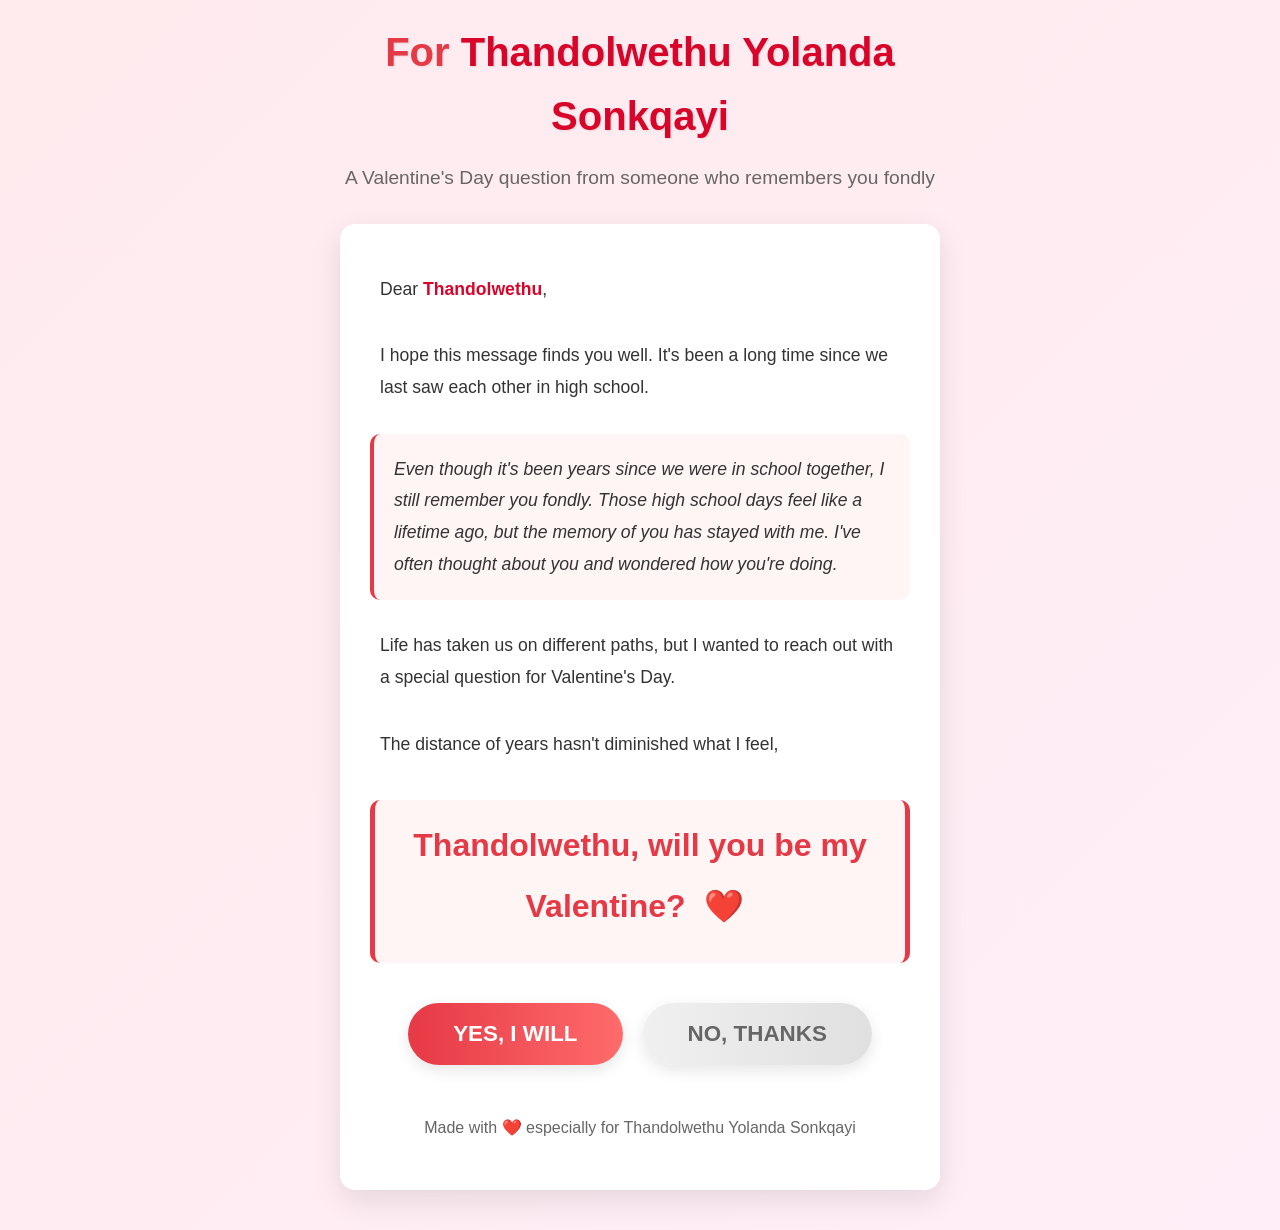
==== index.html @ 88d698b3 "Valetine" ====
<!DOCTYPE html>
<html lang="en">
<head>
    <meta charset="UTF-8">
    <meta name="viewport" content="width=device-width, initial-scale=1.0">
    <title>For Thandolwethu Yolanda Sonkqayi</title>
    <style>
        * {
            margin: 0;
            padding: 0;
            box-sizing: border-box;
        }
        
        body {
            font-family: 'Arial', sans-serif;
            background: linear-gradient(135deg, #ffebee 0%, #ffeef7 100%);
            min-height: 100vh;
            display: flex;
            justify-content: center;
            align-items: center;
            padding: 20px;
            line-height: 1.6;
        }
        
        .container {
            max-width: 600px;
            width: 100%;
            text-align: center;
        }
        
        h1 {
            color: #e63946;
            margin-bottom: 15px;
            font-size: 2.5rem;
            text-shadow: 1px 1px 2px rgba(0,0,0,0.1);
        }
        
        .special-name {
            color: #d90429;
            font-weight: bold;
        }
        
        .subtitle {
            color: #666;
            margin-bottom: 30px;
            font-size: 1.2rem;
        }
        
        .card {
            background: white;
            border-radius: 15px;
            padding: 40px 30px;
            box-shadow: 0 10px 30px rgba(0, 0, 0, 0.1);
            margin-bottom: 20px;
        }
        
        .message {
            font-size: 1.1rem;
            line-height: 1.8;
            color: #333;
            margin-bottom: 30px;
            text-align: left;
        }
        
        .message p {
            margin-bottom: 15px;
            padding: 10px;
        }
        
        .memory {
            background: #fff5f5;
            padding: 20px;
            border-radius: 10px;
            border-left: 4px solid #e63946;
            margin: 20px 0;
            font-style: italic;
        }
        
        .question {
            font-size: 2rem;
            color: #e63946;
            margin: 30px 0;
            font-weight: bold;
            padding: 20px;
            background: #fff5f5;
            border-radius: 10px;
            border-left: 5px solid #e63946;
            border-right: 5px solid #e63946;
        }
        
        .buttons {
            display: flex;
            justify-content: center;
            gap: 20px;
            margin: 40px 0;
            flex-wrap: wrap;
        }
        
        .btn {
            padding: 18px 45px;
            font-size: 1.4rem;
            border: none;
            border-radius: 50px;
            cursor: pointer;
            font-weight: bold;
            transition: all 0.3s ease;
            min-width: 150px;
            box-shadow: 0 5px 15px rgba(0, 0, 0, 0.1);
        }
        
        .yes {
            background: linear-gradient(to right, #e63946, #ff6b6b);
            color: white;
        }
        
        .yes:hover {
            background: linear-gradient(to right, #d90429, #e63946);
            transform: translateY(-3px);
            box-shadow: 0 8px 20px rgba(230, 57, 70, 0.3);
        }
        
        .no {
            background: linear-gradient(to right, #f0f0f0, #e0e0e0);
            color: #666;
            position: relative;
        }
        
        .no:hover {
            background: linear-gradient(to right, #e0e0e0, #d0d0d0);
        }
        
        .result {
            margin-top: 20px;
            padding: 25px;
            border-radius: 10px;
            display: none;
            font-size: 1.2rem;
            line-height: 1.8;
        }
        
        .yes-result {
            background: #d4edda;
            color: #155724;
            border: 2px solid #c3e6cb;
        }
        
        .no-result {
            background: #f8d7da;
            color: #721c24;
            border: 2px solid #f5c6cb;
        }
        
        .result h3 {
            margin-bottom: 15px;
            font-size: 1.8rem;
        }
        
        .heart {
            color: #e63946;
            font-size: 2rem;
            margin: 10px;
            display: inline-block;
            animation: pulse 1.5s infinite;
        }
        
        @keyframes pulse {
            0% { transform: scale(1); }
            50% { transform: scale(1.2); }
            100% { transform: scale(1); }
        }
        
        footer {
            margin-top: 20px;
            color: #666;
            font-size: 1rem;
            padding: 10px;
        }
        
        footer span {
            color: #e63946;
        }
        
        /* Floating hearts for celebration */
        .floating-heart {
            position: fixed;
            font-size: 24px;
            z-index: 1000;
            pointer-events: none;
            opacity: 0;
        }
        
        @media (max-width: 600px) {
            h1 {
                font-size: 2rem;
            }
            
            .subtitle {
                font-size: 1rem;
            }
            
            .question {
                font-size: 1.5rem;
                padding: 15px;
            }
            
            .btn {
                padding: 15px 35px;
                font-size: 1.2rem;
                min-width: 130px;
            }
            
            .buttons {
                flex-direction: column;
                align-items: center;
                gap: 15px;
            }
            
            .card {
                padding: 30px 20px;
            }
            
            .result {
                padding: 20px;
                font-size: 1.1rem;
            }
        }
    </style>
</head>
<body>
    <div class="container">
        <h1>For <span class="special-name">Thandolwethu Yolanda Sonkqayi</span></h1>
        <p class="subtitle">A Valentine's Day question from someone who remembers you fondly</p>
        
        <div class="card">
            <div class="message">
                <p>Dear <span class="special-name">Thandolwethu</span>,</p>
                
                <p>I hope this message finds you well. It's been a long time since we last saw each other in high school.</p>
                
                <div class="memory">
                    Even though it's been years since we were in school together, I still remember you fondly. Those high school days feel like a lifetime ago, but the memory of you has stayed with me. I've often thought about you and wondered how you're doing.
                </div>
                
                <p>Life has taken us on different paths, but I wanted to reach out with a special question for Valentine's Day.</p>
                
                <p>The distance of years hasn't diminished what I feel,</p>
            </div>
            
            <div class="question">
                Thandolwethu, will you be my Valentine?
                <div class="heart">❤️</div>
            </div>
            
            <div class="buttons">
                <button class="btn yes" id="yesBtn">YES, I WILL</button>
                <button class="btn no" id="noBtn">NO, THANKS</button>
            </div>
            
           <div class="result yes-result" id="yesResult">
    <h3>🎉 YOU SAID YES! 🎉</h3>
    <p>Thandolwethu, you've made me so incredibly happy! Even though we haven't seen each other since high school, this means a lot me.</p>
  
    <p>I pray and hope that one day, we'll get to celebrate Valentine's Day together in person.</p>
</div>

<div class="result no-result" id="noResult">
    <h3>💔 Thank You For Your Honesty</h3>
    <p>I understand, Thandolwethu. After all these years, I accept your decision. Thank you for being honest with me.</p>
    <p>I hope you have a wonderful Valentine's Day. I'll always remember you fondly from our high school days, and I pray that one day we might get to celebrate together.</p>
</div>
        <footer>
            Made with <span>❤️</span> especially for Thandolwethu Yolanda Sonkqayi
        </footer>
    </div>

    <script>
        // Get all elements
        const yesBtn = document.getElementById('yesBtn');
        const noBtn = document.getElementById('noBtn');
        const yesResult = document.getElementById('yesResult');
        const noResult = document.getElementById('noResult');
        
        // Track NO button attempts
        let noAttempts = 0;
        const noMessages = [
            "Are you sure, Thandolwethu?",
            "Maybe think about it?",
            "Give me a chance!",
            "Pretty please?",
            "You're breaking my heart!",
            "Try again!",
            "I'm not giving up!",
            "One more try?"
        ];
        
        // YES button click
        yesBtn.addEventListener('click', function() {
            // Hide both results first
            yesResult.style.display = 'none';
            noResult.style.display = 'none';
            
            // Show YES result
            yesResult.style.display = 'block';
            
            // Disable buttons
            yesBtn.disabled = true;
            noBtn.disabled = true;
            
            // Change button text
            yesBtn.textContent = "YES! ❤️";
            yesBtn.style.background = "linear-gradient(to right, #2ecc71, #27ae60)";
            
            // Add celebration effect
            document.body.style.background = "linear-gradient(135deg, #ffebee 0%, #d4edda 100%)";
            
            // Create floating hearts
            createFloatingHearts();
            
            // Play celebration sound
            playCelebrationSound();
        });
        
        // NO button mouseover - makes it run away
        noBtn.addEventListener('mouseover', function() {
            // Calculate random position within window
            const maxX = window.innerWidth - this.offsetWidth - 20;
            const maxY = window.innerHeight - this.offsetHeight - 20;
            const x = Math.floor(Math.random() * maxX);
            const y = Math.floor(Math.random() * maxY);
            
            // Move button to random position
            this.style.position = 'fixed';
            this.style.left = `${x}px`;
            this.style.top = `${y}px`;
            this.style.zIndex = '1000';
            
            // Change button text after first few attempts
            if (noAttempts < noMessages.length) {
                this.textContent = noMessages[noAttempts];
            }
            
            noAttempts++;
            
            // If clicked too many times, show message
            if (noAttempts >= 5) {
                alert("You're really determined to say no, Thandolwethu! 😅 Please give me a chance!");
            }
        });
        
        // NO button click (if somehow clicked)
        noBtn.addEventListener('click', function() {
            // Hide both results first
            yesResult.style.display = 'none';
            noResult.style.display = 'none';
            
            // Show NO result
            noResult.style.display = 'block';
            
            // Reset button position
            this.style.position = '';
            this.style.left = '';
            this.style.top = '';
            
            // Disable buttons
            yesBtn.disabled = true;
            noBtn.disabled = true;
            
            // Change NO button text
            this.textContent = "NO (Answered)";
            this.style.background = "linear-gradient(to right, #95a5a6, #7f8c8d)";
            
            // Reset attempts
            noAttempts = 0;
        });
        
        // Create floating hearts for celebration
        function createFloatingHearts() {
            const heartTypes = ['❤️', '💖', '💕', '💗', '💓', '💘', '💝'];
            
            for (let i = 0; i < 25; i++) {
                setTimeout(() => {
                    const heart = document.createElement('div');
                    heart.className = 'floating-heart';
                    heart.innerHTML = heartTypes[Math.floor(Math.random() * heartTypes.length)];
                    heart.style.fontSize = Math.random() * 30 + 20 + 'px';
                    heart.style.left = Math.random() * 100 + 'vw';
                    heart.style.top = '100vh';
                    heart.style.color = getRandomHeartColor();
                    
                    document.body.appendChild(heart);
                    
                    // Animate heart floating up
                    const duration = Math.random() * 3 + 2;
                    const animation = heart.animate([
                        { 
                            transform: 'translateY(0) rotate(0deg)', 
                            opacity: 0.8 
                        },
                        { 
                            transform: `translateY(-100vh) rotate(${Math.random() * 360}deg)`, 
                            opacity: 0 
                        }
                    ], {
                        duration: duration * 1000,
                        easing: 'cubic-bezier(0.215, 0.610, 0.355, 1)'
                    });
                    
                    // Remove heart after animation
                    animation.onfinish = () => {
                        heart.remove();
                    };
                }, i * 150);
            }
        }
        
        // Get random heart color
        function getRandomHeartColor() {
            const colors = ['#e63946', '#ff6b6b', '#ff8fab', '#ffb3c6', '#9d4edd'];
            return colors[Math.floor(Math.random() * colors.length)];
        }
        
        // Play celebration sound
        function playCelebrationSound() {
            try {
                // Create a simple celebration sound
                const audioContext = new (window.AudioContext || window.webkitAudioContext)();
                const oscillator = audioContext.createOscillator();
                const gainNode = audioContext.createGain();
                
                oscillator.connect(gainNode);
                gainNode.connect(audioContext.destination);
                
                // Play a happy melody
                const now = audioContext.currentTime;
                
                oscillator.frequency.setValueAtTime(523.25, now); // C5
                oscillator.frequency.setValueAtTime(659.25, now + 0.1); // E5
                oscillator.frequency.setValueAtTime(783.99, now + 0.2); // G5
                
                gainNode.gain.setValueAtTime(0.3, now);
                gainNode.gain.exponentialRampToValueAtTime(0.01, now + 0.5);
                
                oscillator.start(now);
                oscillator.stop(now + 0.5);
            } catch (e) {
                // Sound not supported, continue silently
                console.log("Audio not supported");
            }
        }
        
        // Make sure the page is visible and centered on load
        window.addEventListener('load', function() {
            document.body.style.opacity = '1';
            document.body.style.transition = 'opacity 0.5s ease';
        });
    </script>
</body>
</html>
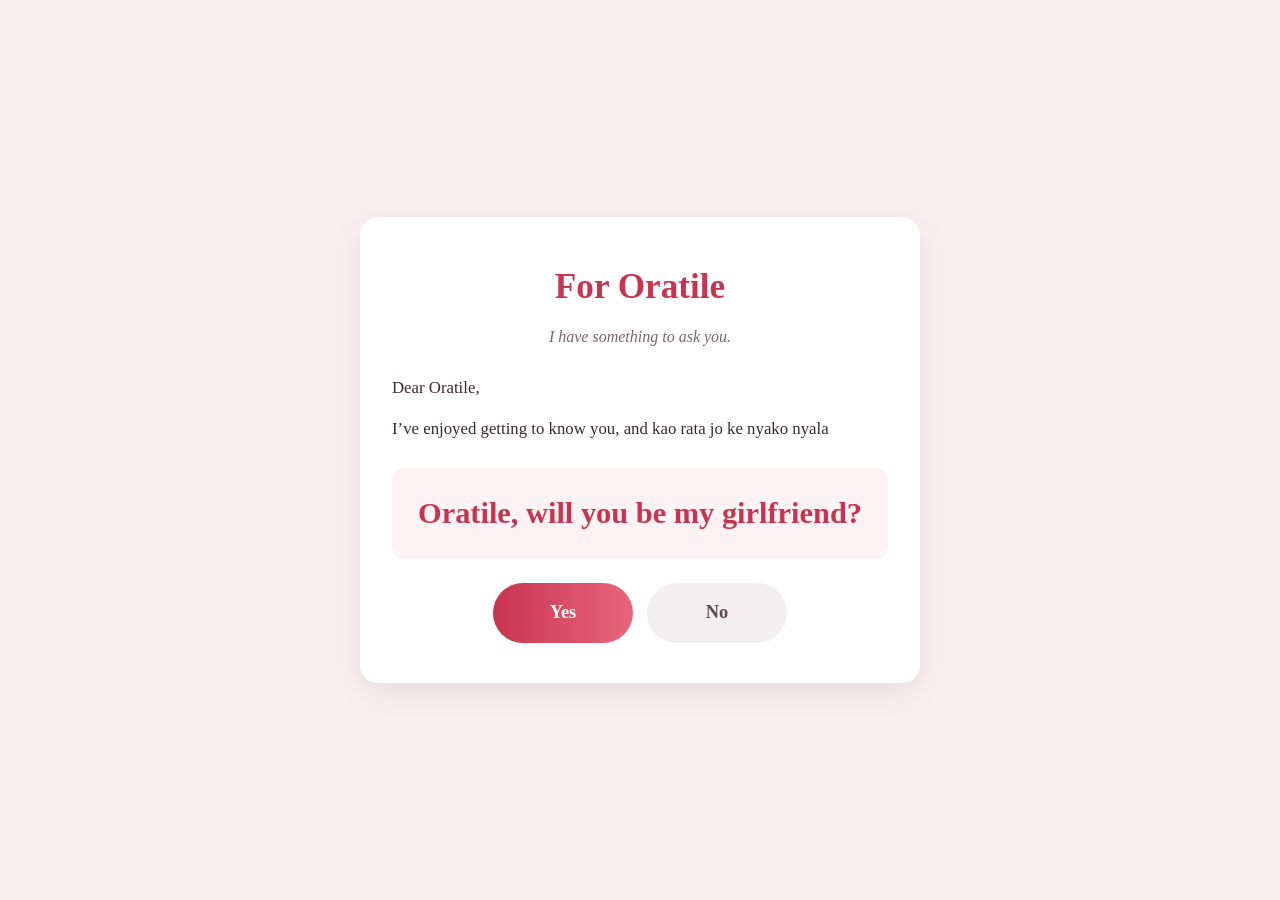
==== commit 0fc04582: "update" ====
--- a/index.html
+++ b/index.html
@@ -1,458 +1,132 @@
 <!DOCTYPE html>
 <html lang="en">
 <head>
-    <meta charset="UTF-8">
-    <meta name="viewport" content="width=device-width, initial-scale=1.0">
-    <title>For Thandolwethu Yolanda Sonkqayi</title>
-    <style>
-        * {
-            margin: 0;
-            padding: 0;
-            box-sizing: border-box;
-        }
-        
-        body {
-            font-family: 'Arial', sans-serif;
-            background: linear-gradient(135deg, #ffebee 0%, #ffeef7 100%);
-            min-height: 100vh;
-            display: flex;
-            justify-content: center;
-            align-items: center;
-            padding: 20px;
-            line-height: 1.6;
-        }
-        
-        .container {
-            max-width: 600px;
-            width: 100%;
-            text-align: center;
-        }
-        
-        h1 {
-            color: #e63946;
-            margin-bottom: 15px;
-            font-size: 2.5rem;
-            text-shadow: 1px 1px 2px rgba(0,0,0,0.1);
-        }
-        
-        .special-name {
-            color: #d90429;
-            font-weight: bold;
-        }
-        
-        .subtitle {
-            color: #666;
-            margin-bottom: 30px;
-            font-size: 1.2rem;
-        }
-        
-        .card {
-            background: white;
-            border-radius: 15px;
-            padding: 40px 30px;
-            box-shadow: 0 10px 30px rgba(0, 0, 0, 0.1);
-            margin-bottom: 20px;
-        }
-        
-        .message {
-            font-size: 1.1rem;
-            line-height: 1.8;
-            color: #333;
-            margin-bottom: 30px;
-            text-align: left;
-        }
-        
-        .message p {
-            margin-bottom: 15px;
-            padding: 10px;
-        }
-        
-        .memory {
-            background: #fff5f5;
-            padding: 20px;
-            border-radius: 10px;
-            border-left: 4px solid #e63946;
-            margin: 20px 0;
-            font-style: italic;
-        }
-        
-        .question {
-            font-size: 2rem;
-            color: #e63946;
-            margin: 30px 0;
-            font-weight: bold;
-            padding: 20px;
-            background: #fff5f5;
-            border-radius: 10px;
-            border-left: 5px solid #e63946;
-            border-right: 5px solid #e63946;
-        }
-        
-        .buttons {
-            display: flex;
-            justify-content: center;
-            gap: 20px;
-            margin: 40px 0;
-            flex-wrap: wrap;
-        }
-        
-        .btn {
-            padding: 18px 45px;
-            font-size: 1.4rem;
-            border: none;
-            border-radius: 50px;
-            cursor: pointer;
-            font-weight: bold;
-            transition: all 0.3s ease;
-            min-width: 150px;
-            box-shadow: 0 5px 15px rgba(0, 0, 0, 0.1);
-        }
-        
-        .yes {
-            background: linear-gradient(to right, #e63946, #ff6b6b);
-            color: white;
-        }
-        
-        .yes:hover {
-            background: linear-gradient(to right, #d90429, #e63946);
-            transform: translateY(-3px);
-            box-shadow: 0 8px 20px rgba(230, 57, 70, 0.3);
-        }
-        
-        .no {
-            background: linear-gradient(to right, #f0f0f0, #e0e0e0);
-            color: #666;
-            position: relative;
-        }
-        
-        .no:hover {
-            background: linear-gradient(to right, #e0e0e0, #d0d0d0);
-        }
-        
-        .result {
-            margin-top: 20px;
-            padding: 25px;
-            border-radius: 10px;
-            display: none;
-            font-size: 1.2rem;
-            line-height: 1.8;
-        }
-        
-        .yes-result {
-            background: #d4edda;
-            color: #155724;
-            border: 2px solid #c3e6cb;
-        }
-        
-        .no-result {
-            background: #f8d7da;
-            color: #721c24;
-            border: 2px solid #f5c6cb;
-        }
-        
-        .result h3 {
-            margin-bottom: 15px;
-            font-size: 1.8rem;
-        }
-        
-        .heart {
-            color: #e63946;
-            font-size: 2rem;
-            margin: 10px;
-            display: inline-block;
-            animation: pulse 1.5s infinite;
-        }
-        
-        @keyframes pulse {
-            0% { transform: scale(1); }
-            50% { transform: scale(1.2); }
-            100% { transform: scale(1); }
-        }
-        
-        footer {
-            margin-top: 20px;
-            color: #666;
-            font-size: 1rem;
-            padding: 10px;
-        }
-        
-        footer span {
-            color: #e63946;
-        }
-        
-        /* Floating hearts for celebration */
-        .floating-heart {
-            position: fixed;
-            font-size: 24px;
-            z-index: 1000;
-            pointer-events: none;
-            opacity: 0;
-        }
-        
-        @media (max-width: 600px) {
-            h1 {
-                font-size: 2rem;
-            }
-            
-            .subtitle {
-                font-size: 1rem;
-            }
-            
-            .question {
-                font-size: 1.5rem;
-                padding: 15px;
-            }
-            
-            .btn {
-                padding: 15px 35px;
-                font-size: 1.2rem;
-                min-width: 130px;
-            }
-            
-            .buttons {
-                flex-direction: column;
-                align-items: center;
-                gap: 15px;
-            }
-            
-            .card {
-                padding: 30px 20px;
-            }
-            
-            .result {
-                padding: 20px;
-                font-size: 1.1rem;
-            }
-        }
-    </style>
+<meta charset="UTF-8">
+<meta name="viewport" content="width=device-width, initial-scale=1, viewport-fit=cover">
+<title>For Oratile</title>
+<style>
+:root{
+  --bg:#fbeef0; --card:#ffffff; --ink:#3a2a2d; --muted:#7a6569; --accent:#c8344f; --accent2:#e8667c;
+  --soft:#fdf3f4; --okbg:#e6f4ea; --okink:#1e5a31; --nobg:#f3eef0; --noink:#5a4a4f;
+  box-sizing:border-box;
+  padding-top:env(safe-area-inset-top,0px); padding-bottom:env(safe-area-inset-bottom,0px);
+}
+@media (prefers-color-scheme: dark){
+  :root:not([data-theme="light"]){
+    --bg:#1d1416; --card:#2a1d20; --ink:#f4e6e8; --muted:#b9a2a7; --accent:#ff7b93; --accent2:#e8667c;
+    --soft:#34242a; --okbg:#1f3a28; --okink:#bfe8cb; --nobg:#33282b; --noink:#d6c4c8;
+    color-scheme:dark;
+  }
+}
+:root[data-theme="dark"]{
+  --bg:#1d1416; --card:#2a1d20; --ink:#f4e6e8; --muted:#b9a2a7; --accent:#ff7b93; --accent2:#e8667c;
+  --soft:#34242a; --okbg:#1f3a28; --okink:#bfe8cb; --nobg:#33282b; --noink:#d6c4c8; color-scheme:dark;
+}
+html{scroll-padding-top:env(safe-area-inset-top,0px)}
+*{box-sizing:border-box;margin:0}
+body{background:var(--bg);color:var(--ink);font-family:Georgia,'Times New Roman',serif;line-height:1.7;
+  min-height:100vh;display:flex;align-items:center;justify-content:center;padding:24px}
+.card{background:var(--card);max-width:560px;width:100%;border-radius:18px;padding:40px 32px;text-align:center;
+  box-shadow:0 8px 30px rgba(0,0,0,.08)}
+h1{font-size:2.2rem;color:var(--accent);margin-bottom:6px;font-weight:700}
+.sub{color:var(--muted);font-style:italic;margin-bottom:24px}
+.msg{text-align:left;margin-bottom:24px;font-size:1.05rem}
+.msg p{margin-bottom:12px}
+.q{font-size:1.9rem;color:var(--accent);font-weight:700;background:var(--soft);border-radius:12px;padding:20px 16px;margin:8px 0 24px}
+.btns{display:flex;gap:14px;justify-content:center;flex-wrap:wrap}
+button{font:inherit;font-weight:700;font-size:1.15rem;border:0;border-radius:999px;padding:14px 38px;cursor:pointer;min-width:140px}
+button:focus-visible{outline:3px solid var(--accent);outline-offset:3px}
+.yes{background:linear-gradient(to right,var(--accent),var(--accent2));color:#fff}
+.no{background:var(--nobg);color:var(--noink)}
+button:disabled{opacity:.6;cursor:default}
+.res{display:none;margin-top:24px;padding:20px;border-radius:12px;text-align:left}
+.res h3{margin-bottom:8px;font-size:1.4rem}
+.res.ok{background:var(--okbg);color:var(--okink)}
+.res.nope{background:var(--nobg);color:var(--noink)}
+.q2{font-weight:700;font-size:1.25rem;margin:14px 0}
+.dateRes{display:none;margin-top:14px;font-weight:700}
+.heart{position:fixed;bottom:-40px;pointer-events:none;z-index:50}
+@media (max-width:480px){h1{font-size:1.8rem}.q{font-size:1.5rem}.card{padding:30px 20px}}
+@media (prefers-reduced-motion:reduce){.heart{display:none}}
+</style>
 </head>
 <body>
-    <div class="container">
-        <h1>For <span class="special-name">Thandolwethu Yolanda Sonkqayi</span></h1>
-        <p class="subtitle">A Valentine's Day question from someone who remembers you fondly</p>
-        
-        <div class="card">
-            <div class="message">
-                <p>Dear <span class="special-name">Thandolwethu</span>,</p>
-                
-                <p>I hope this message finds you well. It's been a long time since we last saw each other in high school.</p>
-                
-                <div class="memory">
-                    Even though it's been years since we were in school together, I still remember you fondly. Those high school days feel like a lifetime ago, but the memory of you has stayed with me. I've often thought about you and wondered how you're doing.
-                </div>
-                
-                <p>Life has taken us on different paths, but I wanted to reach out with a special question for Valentine's Day.</p>
-                
-                <p>The distance of years hasn't diminished what I feel,</p>
-            </div>
-            
-            <div class="question">
-                Thandolwethu, will you be my Valentine?
-                <div class="heart">❤️</div>
-            </div>
-            
-            <div class="buttons">
-                <button class="btn yes" id="yesBtn">YES, I WILL</button>
-                <button class="btn no" id="noBtn">NO, THANKS</button>
-            </div>
-            
-           <div class="result yes-result" id="yesResult">
-    <h3>🎉 YOU SAID YES! 🎉</h3>
-    <p>Thandolwethu, you've made me so incredibly happy! Even though we haven't seen each other since high school, this means a lot me.</p>
-  
-    <p>I pray and hope that one day, we'll get to celebrate Valentine's Day together in person.</p>
-</div>
-
-<div class="result no-result" id="noResult">
-    <h3>💔 Thank You For Your Honesty</h3>
-    <p>I understand, Thandolwethu. After all these years, I accept your decision. Thank you for being honest with me.</p>
-    <p>I hope you have a wonderful Valentine's Day. I'll always remember you fondly from our high school days, and I pray that one day we might get to celebrate together.</p>
-</div>
-        <footer>
-            Made with <span>❤️</span> especially for Thandolwethu Yolanda Sonkqayi
-        </footer>
+<main class="card">
+  <h1>For Oratile</h1>
+  <p class="sub">I have something to ask you.</p>
+  <div class="msg">
+    <p>Dear Oratile,</p>
+    <p>I’ve enjoyed getting to know you, and kao rata jo ke nyako nyala</p>
+  </div>
+  <div class="q">Oratile, will you be my girlfriend?</div>
+  <div class="btns">
+    <button class="yes" id="yes">Yes</button>
+    <button class="no" id="no">No</button>
+  </div>
+  <div class="res ok" id="okRes">
+    <h3>You said yes!</h3>
+    <p>You’ve made me really happy ko rekela BMW 1000RR.</p>
+    <p class="q2">One more question: will you be my virgin breaker?</p>
+    <div class="btns">
+      <button class="yes" id="dateYes">Yes</button>
+      <button class="no" id="dateNo">No</button>
     </div>
-
-    <script>
-        // Get all elements
-        const yesBtn = document.getElementById('yesBtn');
-        const noBtn = document.getElementById('noBtn');
-        const yesResult = document.getElementById('yesResult');
-        const noResult = document.getElementById('noResult');
-        
-        // Track NO button attempts
-        let noAttempts = 0;
-        const noMessages = [
-            "Are you sure, Thandolwethu?",
-            "Maybe think about it?",
-            "Give me a chance!",
-            "Pretty please?",
-            "You're breaking my heart!",
-            "Try again!",
-            "I'm not giving up!",
-            "One more try?"
-        ];
-        
-        // YES button click
-        yesBtn.addEventListener('click', function() {
-            // Hide both results first
-            yesResult.style.display = 'none';
-            noResult.style.display = 'none';
-            
-            // Show YES result
-            yesResult.style.display = 'block';
-            
-            // Disable buttons
-            yesBtn.disabled = true;
-            noBtn.disabled = true;
-            
-            // Change button text
-            yesBtn.textContent = "YES! ❤️";
-            yesBtn.style.background = "linear-gradient(to right, #2ecc71, #27ae60)";
-            
-            // Add celebration effect
-            document.body.style.background = "linear-gradient(135deg, #ffebee 0%, #d4edda 100%)";
-            
-            // Create floating hearts
-            createFloatingHearts();
-            
-            // Play celebration sound
-            playCelebrationSound();
-        });
-        
-        // NO button mouseover - makes it run away
-        noBtn.addEventListener('mouseover', function() {
-            // Calculate random position within window
-            const maxX = window.innerWidth - this.offsetWidth - 20;
-            const maxY = window.innerHeight - this.offsetHeight - 20;
-            const x = Math.floor(Math.random() * maxX);
-            const y = Math.floor(Math.random() * maxY);
-            
-            // Move button to random position
-            this.style.position = 'fixed';
-            this.style.left = `${x}px`;
-            this.style.top = `${y}px`;
-            this.style.zIndex = '1000';
-            
-            // Change button text after first few attempts
-            if (noAttempts < noMessages.length) {
-                this.textContent = noMessages[noAttempts];
-            }
-            
-            noAttempts++;
-            
-            // If clicked too many times, show message
-            if (noAttempts >= 5) {
-                alert("You're really determined to say no, Thandolwethu! 😅 Please give me a chance!");
-            }
-        });
-        
-        // NO button click (if somehow clicked)
-        noBtn.addEventListener('click', function() {
-            // Hide both results first
-            yesResult.style.display = 'none';
-            noResult.style.display = 'none';
-            
-            // Show NO result
-            noResult.style.display = 'block';
-            
-            // Reset button position
-            this.style.position = '';
-            this.style.left = '';
-            this.style.top = '';
-            
-            // Disable buttons
-            yesBtn.disabled = true;
-            noBtn.disabled = true;
-            
-            // Change NO button text
-            this.textContent = "NO (Answered)";
-            this.style.background = "linear-gradient(to right, #95a5a6, #7f8c8d)";
-            
-            // Reset attempts
-            noAttempts = 0;
-        });
-        
-        // Create floating hearts for celebration
-        function createFloatingHearts() {
-            const heartTypes = ['❤️', '💖', '💕', '💗', '💓', '💘', '💝'];
-            
-            for (let i = 0; i < 25; i++) {
-                setTimeout(() => {
-                    const heart = document.createElement('div');
-                    heart.className = 'floating-heart';
-                    heart.innerHTML = heartTypes[Math.floor(Math.random() * heartTypes.length)];
-                    heart.style.fontSize = Math.random() * 30 + 20 + 'px';
-                    heart.style.left = Math.random() * 100 + 'vw';
-                    heart.style.top = '100vh';
-                    heart.style.color = getRandomHeartColor();
-                    
-                    document.body.appendChild(heart);
-                    
-                    // Animate heart floating up
-                    const duration = Math.random() * 3 + 2;
-                    const animation = heart.animate([
-                        { 
-                            transform: 'translateY(0) rotate(0deg)', 
-                            opacity: 0.8 
-                        },
-                        { 
-                            transform: `translateY(-100vh) rotate(${Math.random() * 360}deg)`, 
-                            opacity: 0 
-                        }
-                    ], {
-                        duration: duration * 1000,
-                        easing: 'cubic-bezier(0.215, 0.610, 0.355, 1)'
-                    });
-                    
-                    // Remove heart after animation
-                    animation.onfinish = () => {
-                        heart.remove();
-                    };
-                }, i * 150);
-            }
-        }
-        
-        // Get random heart color
-        function getRandomHeartColor() {
-            const colors = ['#e63946', '#ff6b6b', '#ff8fab', '#ffb3c6', '#9d4edd'];
-            return colors[Math.floor(Math.random() * colors.length)];
-        }
-        
-        // Play celebration sound
-        function playCelebrationSound() {
-            try {
-                // Create a simple celebration sound
-                const audioContext = new (window.AudioContext || window.webkitAudioContext)();
-                const oscillator = audioContext.createOscillator();
-                const gainNode = audioContext.createGain();
-                
-                oscillator.connect(gainNode);
-                gainNode.connect(audioContext.destination);
-                
-                // Play a happy melody
-                const now = audioContext.currentTime;
-                
-                oscillator.frequency.setValueAtTime(523.25, now); // C5
-                oscillator.frequency.setValueAtTime(659.25, now + 0.1); // E5
-                oscillator.frequency.setValueAtTime(783.99, now + 0.2); // G5
-                
-                gainNode.gain.setValueAtTime(0.3, now);
-                gainNode.gain.exponentialRampToValueAtTime(0.01, now + 0.5);
-                
-                oscillator.start(now);
-                oscillator.stop(now + 0.5);
-            } catch (e) {
-                // Sound not supported, continue silently
-                console.log("Audio not supported");
-            }
-        }
-        
-        // Make sure the page is visible and centered on load
-        window.addEventListener('load', function() {
-            document.body.style.opacity = '1';
-            document.body.style.transition = 'opacity 0.5s ease';
-        });
-    </script>
+    <p id="dateRes" class="dateRes"></p>
+  </div>
+  <div class="res nope" id="noRes">
+    <h3>Thank you for being honest</h3>
+    <p>Wahlanya forever ronna</p>
+  </div>
+</main>
+<script>
+(function(){
+  var yes=document.getElementById('yes'), no=document.getElementById('no');
+  var okRes=document.getElementById('okRes'), noRes=document.getElementById('noRes');
+  function lock(){yes.disabled=true;no.disabled=true;}
+  function hearts(){
+    if(window.matchMedia('(prefers-reduced-motion: reduce)').matches) return;
+    var set=['❤️','💖','💕','💗','💘'];
+    for(var i=0;i<22;i++){(function(i){setTimeout(function(){
+      var h=document.createElement('div');h.className='heart';
+      h.textContent=set[Math.floor(Math.random()*set.length)];
+      h.style.left=Math.random()*95+'vw';h.style.fontSize=(Math.random()*24+18)+'px';
+      document.body.appendChild(h);
+      var a=h.animate([{transform:'translateY(0)',opacity:.9},{transform:'translateY(-110vh)',opacity:0}],
+        {duration:(Math.random()*2+3)*1000,easing:'ease-out'});
+      a.onfinish=function(){h.remove();};
+    },i*140);})(i);}
+  }
+  function chime(){
+    try{
+      var C=window.AudioContext||window.webkitAudioContext, ctx=new C(), t=ctx.currentTime;
+      [523.25,659.25,783.99].forEach(function(f,i){
+        var o=ctx.createOscillator(), g=ctx.createGain();
+        o.frequency.value=f;o.connect(g);g.connect(ctx.destination);
+        g.gain.setValueAtTime(0.2,t+i*.15);g.gain.exponentialRampToValueAtTime(0.01,t+i*.15+.4);
+        o.start(t+i*.15);o.stop(t+i*.15+.4);
+      });
+    }catch(e){}
+  }
+  yes.addEventListener('click',function(){
+    noRes.style.display='none';okRes.style.display='block';lock();
+    yes.textContent='Yes ❤️';hearts();chime();
+  });
+  no.addEventListener('click',function(){
+    okRes.style.display='none';noRes.style.display='block';lock();
+  });
+  var dateYes=document.getElementById('dateYes'), dateNo=document.getElementById('dateNo'), dateRes=document.getElementById('dateRes');
+  function dateAnswer(text,celebrate){
+    dateYes.disabled=true;dateNo.disabled=true;
+    dateRes.textContent=text;dateRes.style.display='block';
+    if(celebrate){hearts();chime();}
+  }
+  dateYes.addEventListener('click',function(){
+    dateAnswer('It’s a date, My love ❤️',true);
+  });
+  dateNo.addEventListener('click',function(){
+    dateAnswer('That’s okay, Magosha bateng',false);
+  });
+})();
+</script>
 </body>
 </html>
